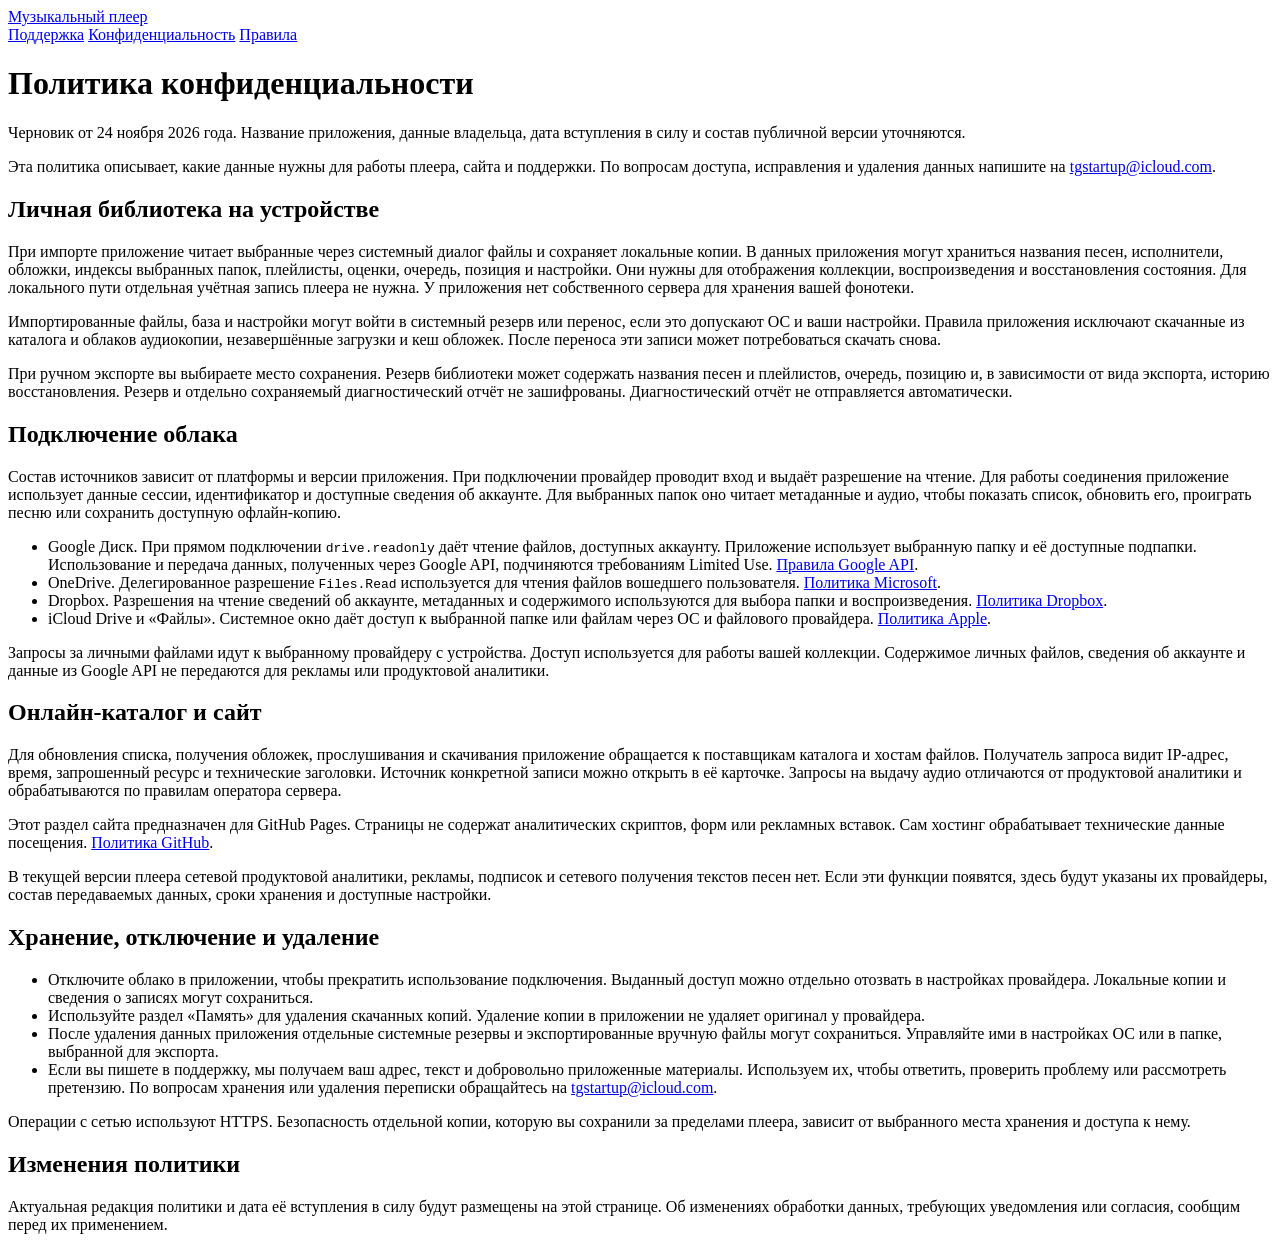
==== music-app/privacy/index.html @ 5746800d "Add music app draft privacy/index.html" ====
<!doctype html>
<html lang="ru">
<head>
  <meta charset="utf-8">
  <meta name="viewport" content="width=device-width, initial-scale=1">
  <meta name="robots" content="noindex">
  <title>Политика конфиденциальности</title>
  <link rel="stylesheet" href="../style.css">
</head>
<body>
  <header class="site-header shell">
    <a class="brand" href="../">Музыкальный плеер</a>
    <nav aria-label="Разделы сайта">
      <a href="../support/">Поддержка</a>
      <a href="./" aria-current="page">Конфиденциальность</a>
      <a href="../terms/">Правила</a>
    </nav>
  </header>
  <main class="shell prose">
    <h1>Политика конфиденциальности</h1>
    <p class="status">Черновик от 24 ноября 2026 года. Название приложения, данные владельца, дата вступления в силу и состав публичной версии уточняются.</p>
    <p>Эта политика описывает, какие данные нужны для работы плеера, сайта и поддержки. По вопросам доступа, исправления и удаления данных напишите на <a href="mailto:tgstartup@icloud.com">tgstartup@icloud.com</a>.</p>

    <h2 id="device">Личная библиотека на устройстве</h2>
    <p>При импорте приложение читает выбранные через системный диалог файлы и сохраняет локальные копии. В данных приложения могут храниться названия песен, исполнители, обложки, индексы выбранных папок, плейлисты, оценки, очередь, позиция и настройки. Они нужны для отображения коллекции, воспроизведения и восстановления состояния. Для локального пути отдельная учётная запись плеера не нужна. У приложения нет собственного сервера для хранения вашей фонотеки.</p>
    <p>Импортированные файлы, база и настройки могут войти в системный резерв или перенос, если это допускают ОС и ваши настройки. Правила приложения исключают скачанные из каталога и облаков аудиокопии, незавершённые загрузки и кеш обложек. После переноса эти записи может потребоваться скачать снова.</p>
    <p>При ручном экспорте вы выбираете место сохранения. Резерв библиотеки может содержать названия песен и плейлистов, очередь, позицию и, в зависимости от вида экспорта, историю восстановления. Резерв и отдельно сохраняемый диагностический отчёт не зашифрованы. Диагностический отчёт не отправляется автоматически.</p>

    <h2 id="cloud">Подключение облака</h2>
    <p>Состав источников зависит от платформы и версии приложения. При подключении провайдер проводит вход и выдаёт разрешение на чтение. Для работы соединения приложение использует данные сессии, идентификатор и доступные сведения об аккаунте. Для выбранных папок оно читает метаданные и аудио, чтобы показать список, обновить его, проиграть песню или сохранить доступную офлайн-копию.</p>
    <ul>
      <li>Google Диск. При прямом подключении <code>drive.readonly</code> даёт чтение файлов, доступных аккаунту. Приложение использует выбранную папку и её доступные подпапки. Использование и передача данных, полученных через Google API, подчиняются требованиям Limited Use. <a href="https://developers.google.com/terms/api-services-user-data-policy#limited-use">Правила Google API</a>.</li>
      <li>OneDrive. Делегированное разрешение <code>Files.Read</code> используется для чтения файлов вошедшего пользователя. <a href="https://www.microsoft.com/privacy/privacystatement">Политика Microsoft</a>.</li>
      <li>Dropbox. Разрешения на чтение сведений об аккаунте, метаданных и содержимого используются для выбора папки и воспроизведения. <a href="https://www.dropbox.com/privacy">Политика Dropbox</a>.</li>
      <li>iCloud Drive и «Файлы». Системное окно даёт доступ к выбранной папке или файлам через ОС и файлового провайдера. <a href="https://www.apple.com/legal/privacy/">Политика Apple</a>.</li>
    </ul>
    <p>Запросы за личными файлами идут к выбранному провайдеру с устройства. Доступ используется для работы вашей коллекции. Содержимое личных файлов, сведения об аккаунте и данные из Google API не передаются для рекламы или продуктовой аналитики.</p>

    <h2 id="online">Онлайн-каталог и сайт</h2>
    <p>Для обновления списка, получения обложек, прослушивания и скачивания приложение обращается к поставщикам каталога и хостам файлов. Получатель запроса видит IP-адрес, время, запрошенный ресурс и технические заголовки. Источник конкретной записи можно открыть в её карточке. Запросы на выдачу аудио отличаются от продуктовой аналитики и обрабатываются по правилам оператора сервера.</p>
    <p>Этот раздел сайта предназначен для GitHub Pages. Страницы не содержат аналитических скриптов, форм или рекламных вставок. Сам хостинг обрабатывает технические данные посещения. <a href="https://docs.github.com/en/site-policy/privacy-policies/github-general-privacy-statement">Политика GitHub</a>.</p>
    <p>В текущей версии плеера сетевой продуктовой аналитики, рекламы, подписок и сетевого получения текстов песен нет. Если эти функции появятся, здесь будут указаны их провайдеры, состав передаваемых данных, сроки хранения и доступные настройки.</p>

    <h2 id="control">Хранение, отключение и удаление</h2>
    <ul>
      <li>Отключите облако в приложении, чтобы прекратить использование подключения. Выданный доступ можно отдельно отозвать в настройках провайдера. Локальные копии и сведения о записях могут сохраниться.</li>
      <li>Используйте раздел «Память» для удаления скачанных копий. Удаление копии в приложении не удаляет оригинал у провайдера.</li>
      <li>После удаления данных приложения отдельные системные резервы и экспортированные вручную файлы могут сохраниться. Управляйте ими в настройках ОС или в папке, выбранной для экспорта.</li>
      <li>Если вы пишете в поддержку, мы получаем ваш адрес, текст и добровольно приложенные материалы. Используем их, чтобы ответить, проверить проблему или рассмотреть претензию. По вопросам хранения или удаления переписки обращайтесь на <a href="mailto:tgstartup@icloud.com">tgstartup@icloud.com</a>.</li>
    </ul>
    <p>Операции с сетью используют HTTPS. Безопасность отдельной копии, которую вы сохранили за пределами плеера, зависит от выбранного места хранения и доступа к нему.</p>

    <h2 id="changes">Изменения политики</h2>
    <p>Актуальная редакция политики и дата её вступления в силу будут размещены на этой странице. Об изменениях обработки данных, требующих уведомления или согласия, сообщим перед их применением.</p>
  </main>
</body>
</html>
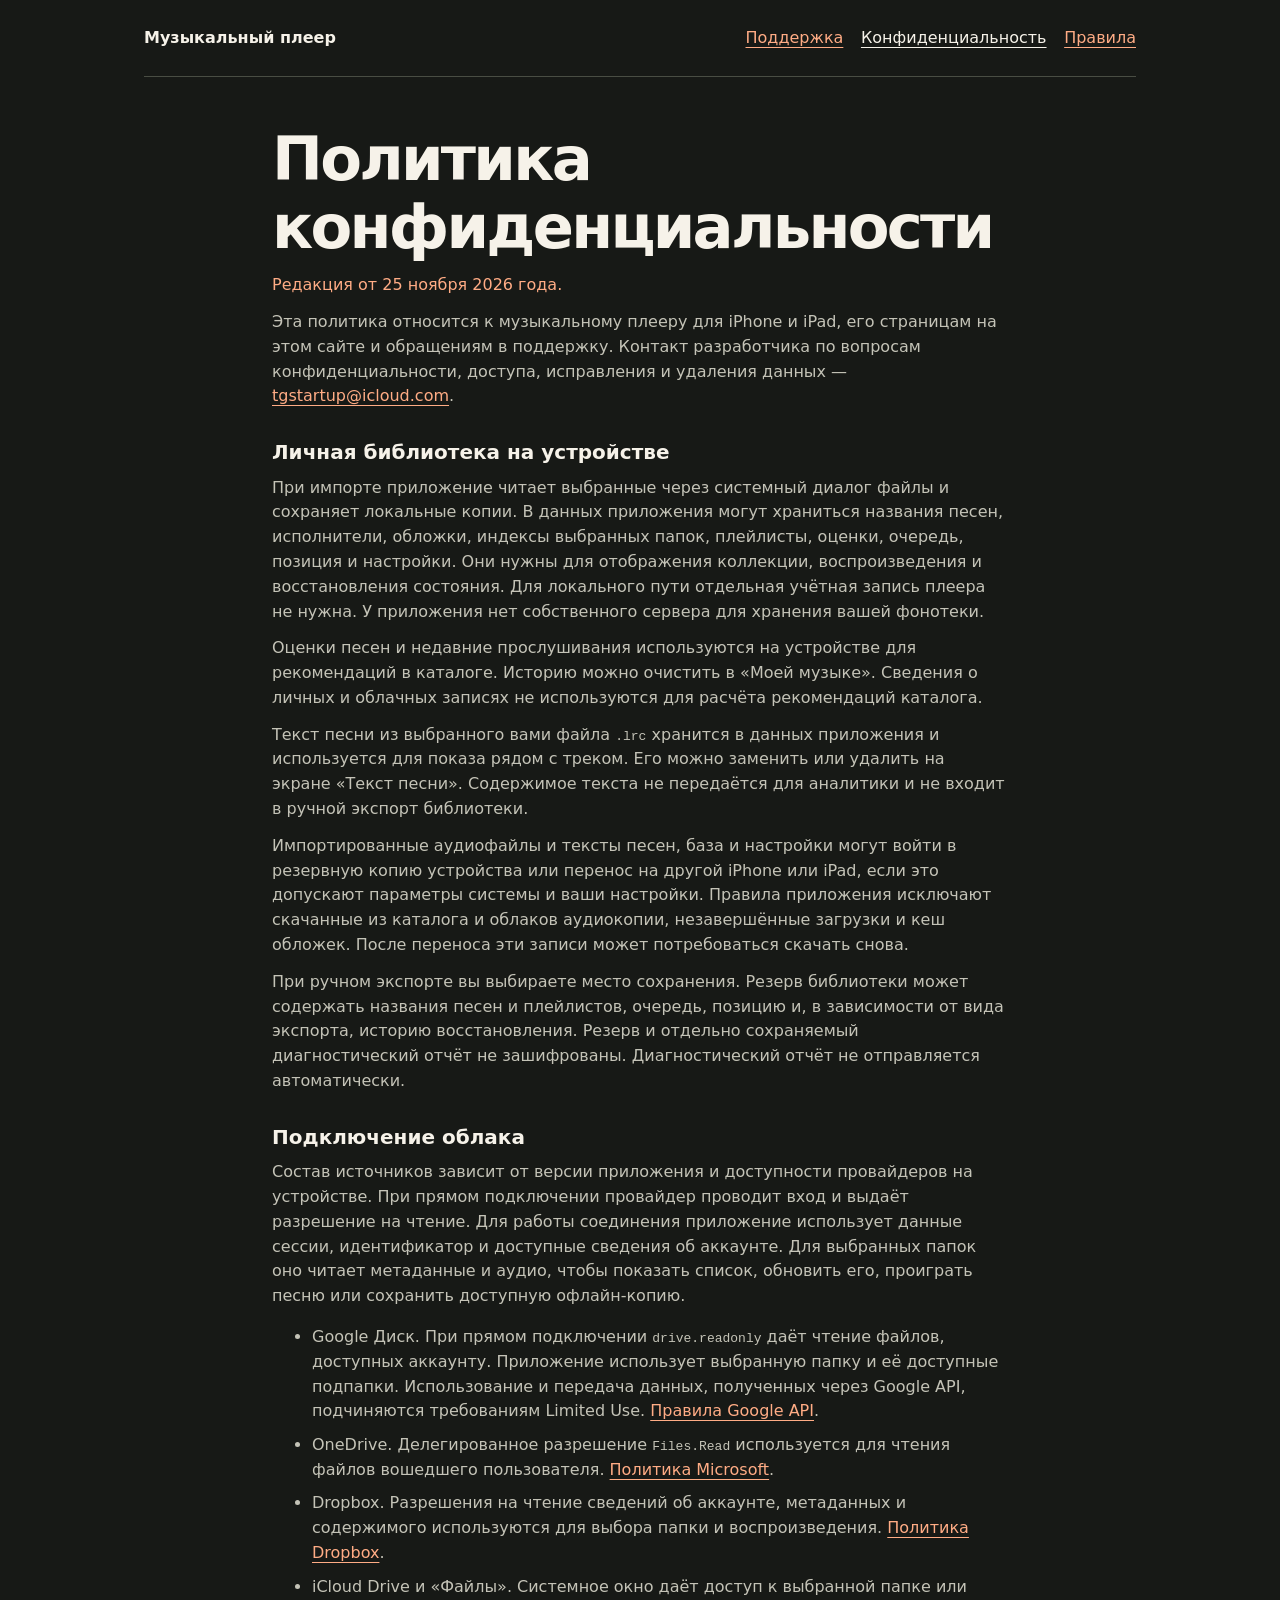
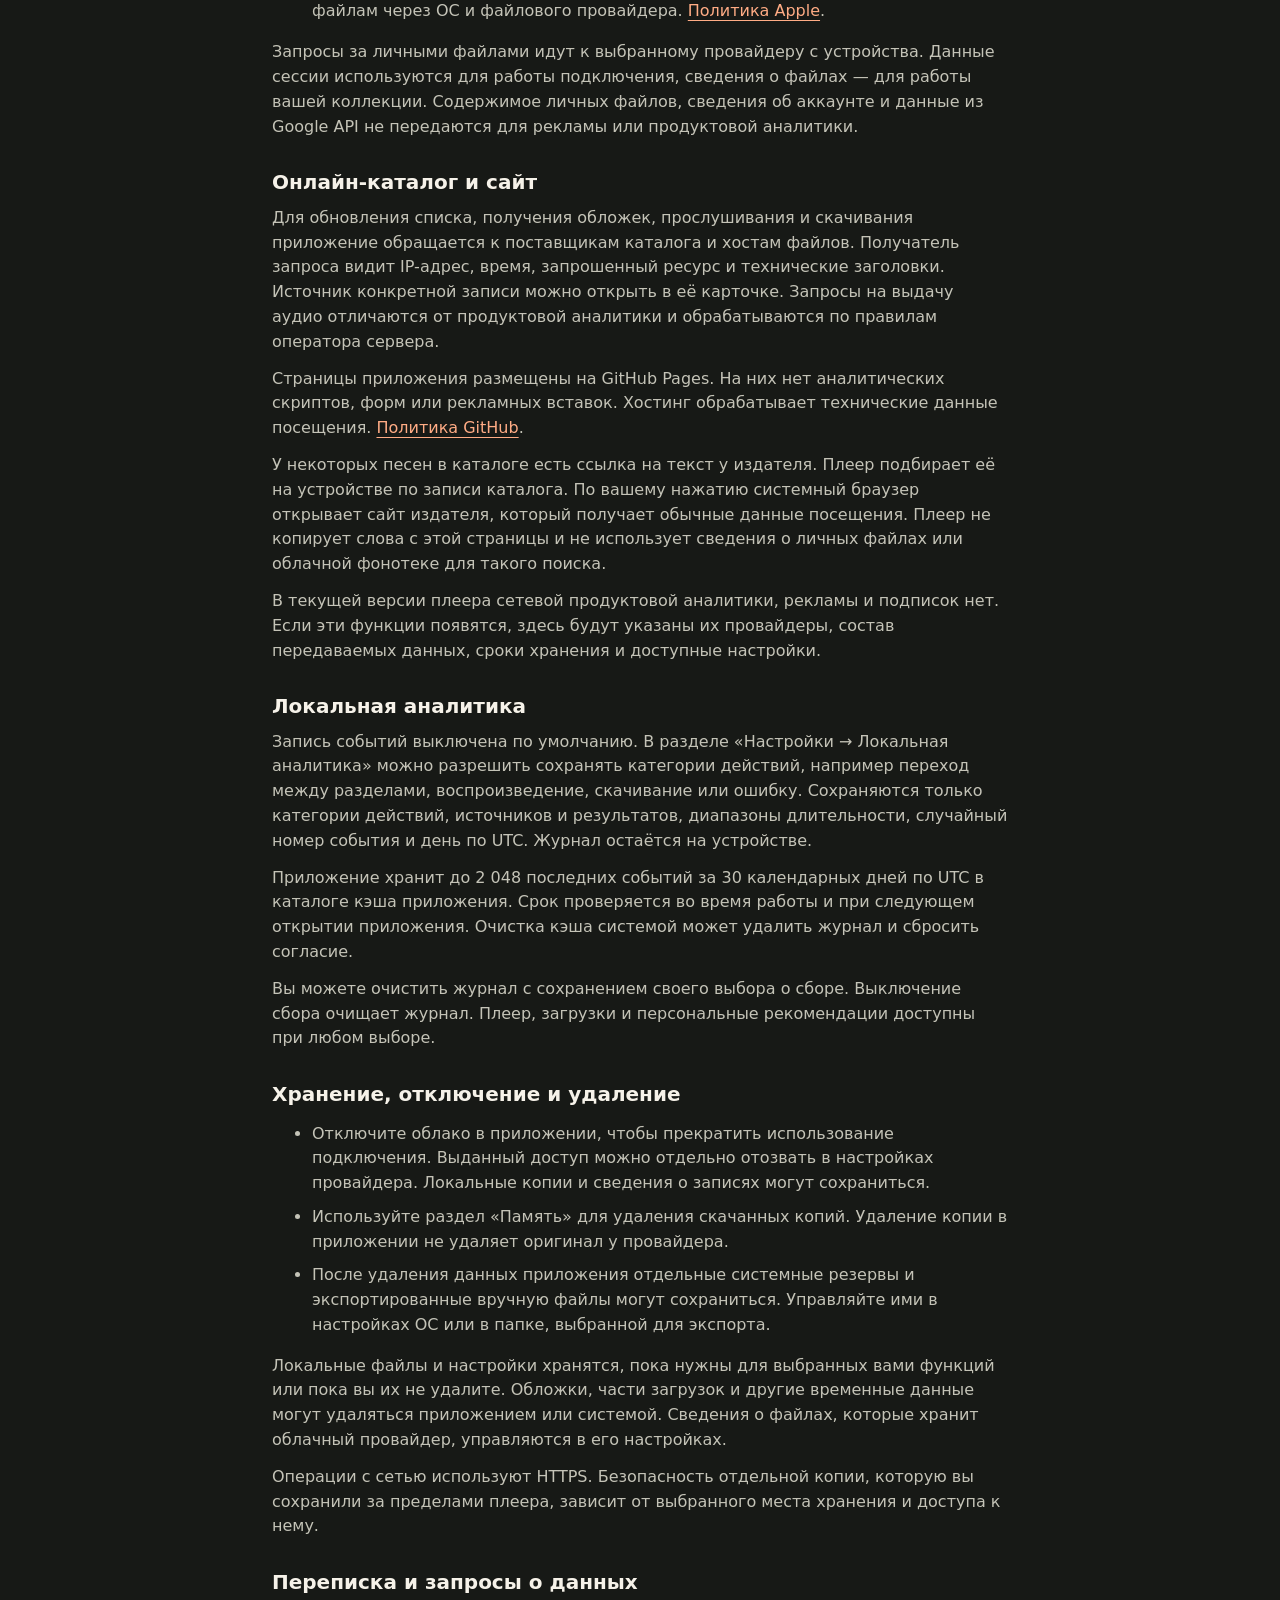
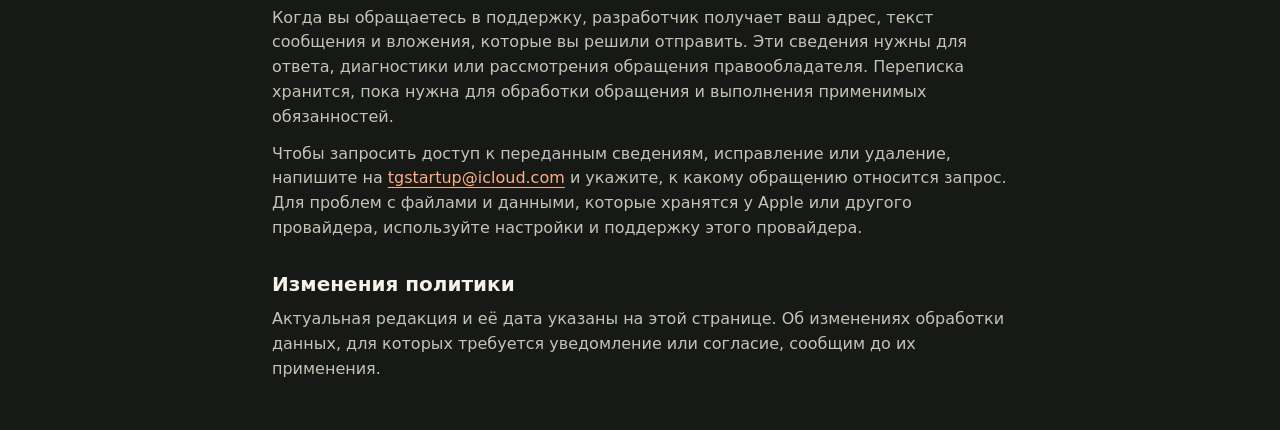
==== commit 0d8e70f6: "Finalize iPhone and iPad privacy policy and usage terms" ====
--- a/music-app/privacy/index.html
+++ b/music-app/privacy/index.html
@@ -3,7 +3,7 @@
 <head>
   <meta charset="utf-8">
   <meta name="viewport" content="width=device-width, initial-scale=1">
-  <meta name="robots" content="noindex">
+  <meta name="description" content="Как музыкальный плеер для iPhone и iPad обрабатывает данные и как управлять ими.">
   <title>Политика конфиденциальности</title>
   <link rel="stylesheet" href="../style.css">
 </head>
@@ -18,40 +18,52 @@
   </header>
   <main class="shell prose">
     <h1>Политика конфиденциальности</h1>
-    <p class="status">Черновик от 24 ноября 2026 года. Название приложения, данные владельца, дата вступления в силу и состав публичной версии уточняются.</p>
-    <p>Эта политика описывает, какие данные нужны для работы плеера, сайта и поддержки. По вопросам доступа, исправления и удаления данных напишите на <a href="mailto:tgstartup@icloud.com">tgstartup@icloud.com</a>.</p>
+    <p class="status">Редакция от <time datetime="2026-11-25">25 ноября 2026 года</time>.</p>
+    <p>Эта политика относится к музыкальному плееру для iPhone и iPad, его страницам на этом сайте и обращениям в поддержку. Контакт разработчика по вопросам конфиденциальности, доступа, исправления и удаления данных — <a href="mailto:tgstartup@icloud.com">tgstartup@icloud.com</a>.</p>
 
     <h2 id="device">Личная библиотека на устройстве</h2>
     <p>При импорте приложение читает выбранные через системный диалог файлы и сохраняет локальные копии. В данных приложения могут храниться названия песен, исполнители, обложки, индексы выбранных папок, плейлисты, оценки, очередь, позиция и настройки. Они нужны для отображения коллекции, воспроизведения и восстановления состояния. Для локального пути отдельная учётная запись плеера не нужна. У приложения нет собственного сервера для хранения вашей фонотеки.</p>
-    <p>Импортированные файлы, база и настройки могут войти в системный резерв или перенос, если это допускают ОС и ваши настройки. Правила приложения исключают скачанные из каталога и облаков аудиокопии, незавершённые загрузки и кеш обложек. После переноса эти записи может потребоваться скачать снова.</p>
+    <p>Оценки песен и недавние прослушивания используются на устройстве для рекомендаций в каталоге. Историю можно очистить в «Моей музыке». Сведения о личных и облачных записях не используются для расчёта рекомендаций каталога.</p>
+    <p>Текст песни из выбранного вами файла <code>.lrc</code> хранится в данных приложения и используется для показа рядом с треком. Его можно заменить или удалить на экране «Текст песни». Содержимое текста не передаётся для аналитики и не входит в ручной экспорт библиотеки.</p>
+    <p>Импортированные аудиофайлы и тексты песен, база и настройки могут войти в резервную копию устройства или перенос на другой iPhone или iPad, если это допускают параметры системы и ваши настройки. Правила приложения исключают скачанные из каталога и облаков аудиокопии, незавершённые загрузки и кеш обложек. После переноса эти записи может потребоваться скачать снова.</p>
     <p>При ручном экспорте вы выбираете место сохранения. Резерв библиотеки может содержать названия песен и плейлистов, очередь, позицию и, в зависимости от вида экспорта, историю восстановления. Резерв и отдельно сохраняемый диагностический отчёт не зашифрованы. Диагностический отчёт не отправляется автоматически.</p>
 
     <h2 id="cloud">Подключение облака</h2>
-    <p>Состав источников зависит от платформы и версии приложения. При подключении провайдер проводит вход и выдаёт разрешение на чтение. Для работы соединения приложение использует данные сессии, идентификатор и доступные сведения об аккаунте. Для выбранных папок оно читает метаданные и аудио, чтобы показать список, обновить его, проиграть песню или сохранить доступную офлайн-копию.</p>
+    <p>Состав источников зависит от версии приложения и доступности провайдеров на устройстве. При прямом подключении провайдер проводит вход и выдаёт разрешение на чтение. Для работы соединения приложение использует данные сессии, идентификатор и доступные сведения об аккаунте. Для выбранных папок оно читает метаданные и аудио, чтобы показать список, обновить его, проиграть песню или сохранить доступную офлайн-копию.</p>
     <ul>
       <li>Google Диск. При прямом подключении <code>drive.readonly</code> даёт чтение файлов, доступных аккаунту. Приложение использует выбранную папку и её доступные подпапки. Использование и передача данных, полученных через Google API, подчиняются требованиям Limited Use. <a href="https://developers.google.com/terms/api-services-user-data-policy#limited-use">Правила Google API</a>.</li>
       <li>OneDrive. Делегированное разрешение <code>Files.Read</code> используется для чтения файлов вошедшего пользователя. <a href="https://www.microsoft.com/privacy/privacystatement">Политика Microsoft</a>.</li>
       <li>Dropbox. Разрешения на чтение сведений об аккаунте, метаданных и содержимого используются для выбора папки и воспроизведения. <a href="https://www.dropbox.com/privacy">Политика Dropbox</a>.</li>
       <li>iCloud Drive и «Файлы». Системное окно даёт доступ к выбранной папке или файлам через ОС и файлового провайдера. <a href="https://www.apple.com/legal/privacy/">Политика Apple</a>.</li>
     </ul>
-    <p>Запросы за личными файлами идут к выбранному провайдеру с устройства. Доступ используется для работы вашей коллекции. Содержимое личных файлов, сведения об аккаунте и данные из Google API не передаются для рекламы или продуктовой аналитики.</p>
+    <p>Запросы за личными файлами идут к выбранному провайдеру с устройства. Данные сессии используются для работы подключения, сведения о файлах — для работы вашей коллекции. Содержимое личных файлов, сведения об аккаунте и данные из Google API не передаются для рекламы или продуктовой аналитики.</p>
 
     <h2 id="online">Онлайн-каталог и сайт</h2>
     <p>Для обновления списка, получения обложек, прослушивания и скачивания приложение обращается к поставщикам каталога и хостам файлов. Получатель запроса видит IP-адрес, время, запрошенный ресурс и технические заголовки. Источник конкретной записи можно открыть в её карточке. Запросы на выдачу аудио отличаются от продуктовой аналитики и обрабатываются по правилам оператора сервера.</p>
-    <p>Этот раздел сайта предназначен для GitHub Pages. Страницы не содержат аналитических скриптов, форм или рекламных вставок. Сам хостинг обрабатывает технические данные посещения. <a href="https://docs.github.com/en/site-policy/privacy-policies/github-general-privacy-statement">Политика GitHub</a>.</p>
-    <p>В текущей версии плеера сетевой продуктовой аналитики, рекламы, подписок и сетевого получения текстов песен нет. Если эти функции появятся, здесь будут указаны их провайдеры, состав передаваемых данных, сроки хранения и доступные настройки.</p>
+    <p>Страницы приложения размещены на GitHub Pages. На них нет аналитических скриптов, форм или рекламных вставок. Хостинг обрабатывает технические данные посещения. <a href="https://docs.github.com/en/site-policy/privacy-policies/github-general-privacy-statement">Политика GitHub</a>.</p>
+    <p>У некоторых песен в каталоге есть ссылка на текст у издателя. Плеер подбирает её на устройстве по записи каталога. По вашему нажатию системный браузер открывает сайт издателя, который получает обычные данные посещения. Плеер не копирует слова с этой страницы и не использует сведения о личных файлах или облачной фонотеке для такого поиска.</p>
+    <p>В текущей версии плеера сетевой продуктовой аналитики, рекламы и подписок нет. Если эти функции появятся, здесь будут указаны их провайдеры, состав передаваемых данных, сроки хранения и доступные настройки.</p>
+
+    <h2 id="analytics">Локальная аналитика</h2>
+    <p>Запись событий выключена по умолчанию. В разделе «Настройки → Локальная аналитика» можно разрешить сохранять категории действий, например переход между разделами, воспроизведение, скачивание или ошибку. Сохраняются только категории действий, источников и результатов, диапазоны длительности, случайный номер события и день по UTC. Журнал остаётся на устройстве.</p>
+    <p>Приложение хранит до 2 048 последних событий за 30 календарных дней по UTC в каталоге кэша приложения. Срок проверяется во время работы и при следующем открытии приложения. Очистка кэша системой может удалить журнал и сбросить согласие.</p>
+    <p>Вы можете очистить журнал с сохранением своего выбора о сборе. Выключение сбора очищает журнал. Плеер, загрузки и персональные рекомендации доступны при любом выборе.</p>
 
     <h2 id="control">Хранение, отключение и удаление</h2>
     <ul>
       <li>Отключите облако в приложении, чтобы прекратить использование подключения. Выданный доступ можно отдельно отозвать в настройках провайдера. Локальные копии и сведения о записях могут сохраниться.</li>
       <li>Используйте раздел «Память» для удаления скачанных копий. Удаление копии в приложении не удаляет оригинал у провайдера.</li>
       <li>После удаления данных приложения отдельные системные резервы и экспортированные вручную файлы могут сохраниться. Управляйте ими в настройках ОС или в папке, выбранной для экспорта.</li>
-      <li>Если вы пишете в поддержку, мы получаем ваш адрес, текст и добровольно приложенные материалы. Используем их, чтобы ответить, проверить проблему или рассмотреть претензию. По вопросам хранения или удаления переписки обращайтесь на <a href="mailto:tgstartup@icloud.com">tgstartup@icloud.com</a>.</li>
     </ul>
+    <p>Локальные файлы и настройки хранятся, пока нужны для выбранных вами функций или пока вы их не удалите. Обложки, части загрузок и другие временные данные могут удаляться приложением или системой. Сведения о файлах, которые хранит облачный провайдер, управляются в его настройках.</p>
     <p>Операции с сетью используют HTTPS. Безопасность отдельной копии, которую вы сохранили за пределами плеера, зависит от выбранного места хранения и доступа к нему.</p>
 
+    <h2 id="support-data">Переписка и запросы о данных</h2>
+    <p>Когда вы обращаетесь в поддержку, разработчик получает ваш адрес, текст сообщения и вложения, которые вы решили отправить. Эти сведения нужны для ответа, диагностики или рассмотрения обращения правообладателя. Переписка хранится, пока нужна для обработки обращения и выполнения применимых обязанностей.</p>
+    <p>Чтобы запросить доступ к переданным сведениям, исправление или удаление, напишите на <a href="mailto:tgstartup@icloud.com">tgstartup@icloud.com</a> и укажите, к какому обращению относится запрос. Для проблем с файлами и данными, которые хранятся у Apple или другого провайдера, используйте настройки и поддержку этого провайдера.</p>
+
     <h2 id="changes">Изменения политики</h2>
-    <p>Актуальная редакция политики и дата её вступления в силу будут размещены на этой странице. Об изменениях обработки данных, требующих уведомления или согласия, сообщим перед их применением.</p>
+    <p>Актуальная редакция и её дата указаны на этой странице. Об изменениях обработки данных, для которых требуется уведомление или согласие, сообщим до их применения.</p>
   </main>
 </body>
 </html>
--- a/music-app/style.css
+++ b/music-app/style.css
@@ -0,0 +1,67 @@
+:root {
+  color-scheme: dark;
+  font-family: system-ui, sans-serif;
+  background: #171916;
+  color: #f6f2e9;
+  --muted: #c4c3b7;
+  --accent: #ffac85;
+  --line: #494d43;
+}
+
+* { box-sizing: border-box; }
+body { margin: 0; line-height: 1.55; }
+
+.shell {
+  width: min(100% - 2.5rem, 62rem);
+  margin-inline: auto;
+}
+
+a { color: var(--accent); text-underline-offset: .22em; }
+a:hover { color: #ffd3ba; }
+a:focus-visible { outline: .14rem solid var(--accent); outline-offset: .25rem; }
+
+.site-header {
+  display: flex;
+  flex-wrap: wrap;
+  justify-content: space-between;
+  align-items: center;
+  gap: .5rem 1.5rem;
+  padding-block: 1.25rem;
+  border-bottom: 1px solid var(--line);
+}
+
+.site-header nav { display: flex; flex-wrap: wrap; gap: .35rem 1.1rem; }
+.site-header a { display: inline-block; padding-block: .35rem; }
+.brand { color: inherit; font-weight: 750; text-decoration: none; }
+.site-header [aria-current="page"] { color: inherit; }
+
+h1, h2 { line-height: 1.12; text-wrap: balance; }
+h1 { margin: 0; font-size: clamp(2.1rem, 6.8vw, 4.5rem); letter-spacing: -.045em; }
+h2 { margin: 0; font-size: 1.25rem; }
+p { margin: .75rem 0 0; }
+.status { color: var(--accent); }
+
+.intro { padding-block: clamp(3rem, 9vw, 6.5rem) 3rem; }
+.intro > p { max-width: 38rem; font-size: 1.16rem; }
+.intro > .status { margin-top: 1.5rem; font-size: 1rem; }
+
+.features {
+  display: grid;
+  grid-template-columns: repeat(auto-fit, minmax(min(100%, 15rem), 1fr));
+  gap: 1rem;
+  padding-bottom: 3rem;
+}
+
+.features article {
+  border: 1px solid var(--line);
+  border-radius: .8rem;
+  background: #22251f;
+  padding: 1.2rem;
+}
+
+.features p, .prose p:not(.status), .prose li { color: var(--muted); }
+.prose { max-width: 46rem; padding-block: 3rem; }
+.prose h1 { font-size: clamp(1.8rem, 7vw, 3.8rem); overflow-wrap: anywhere; }
+.prose h2 { margin-top: 2rem; }
+.prose li + li { margin-top: .55rem; }
+.prose a, .prose code { overflow-wrap: anywhere; }
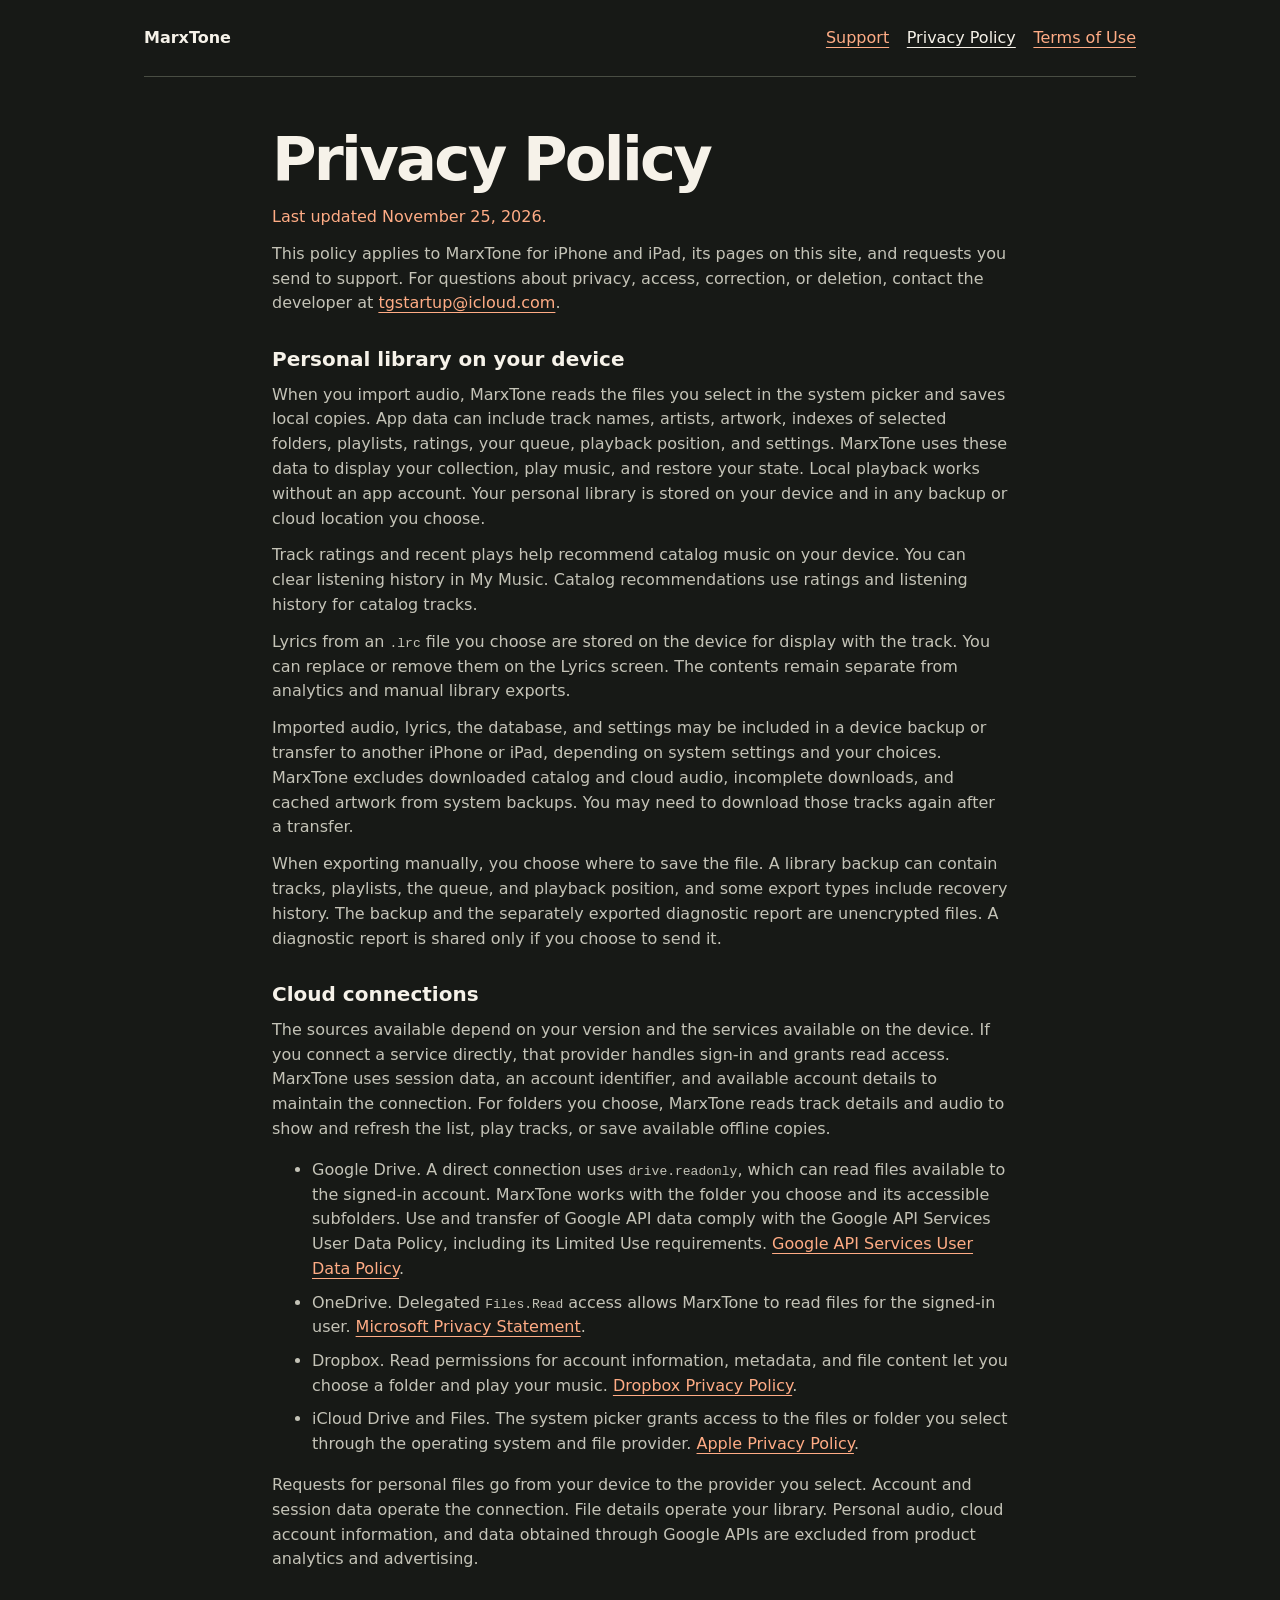
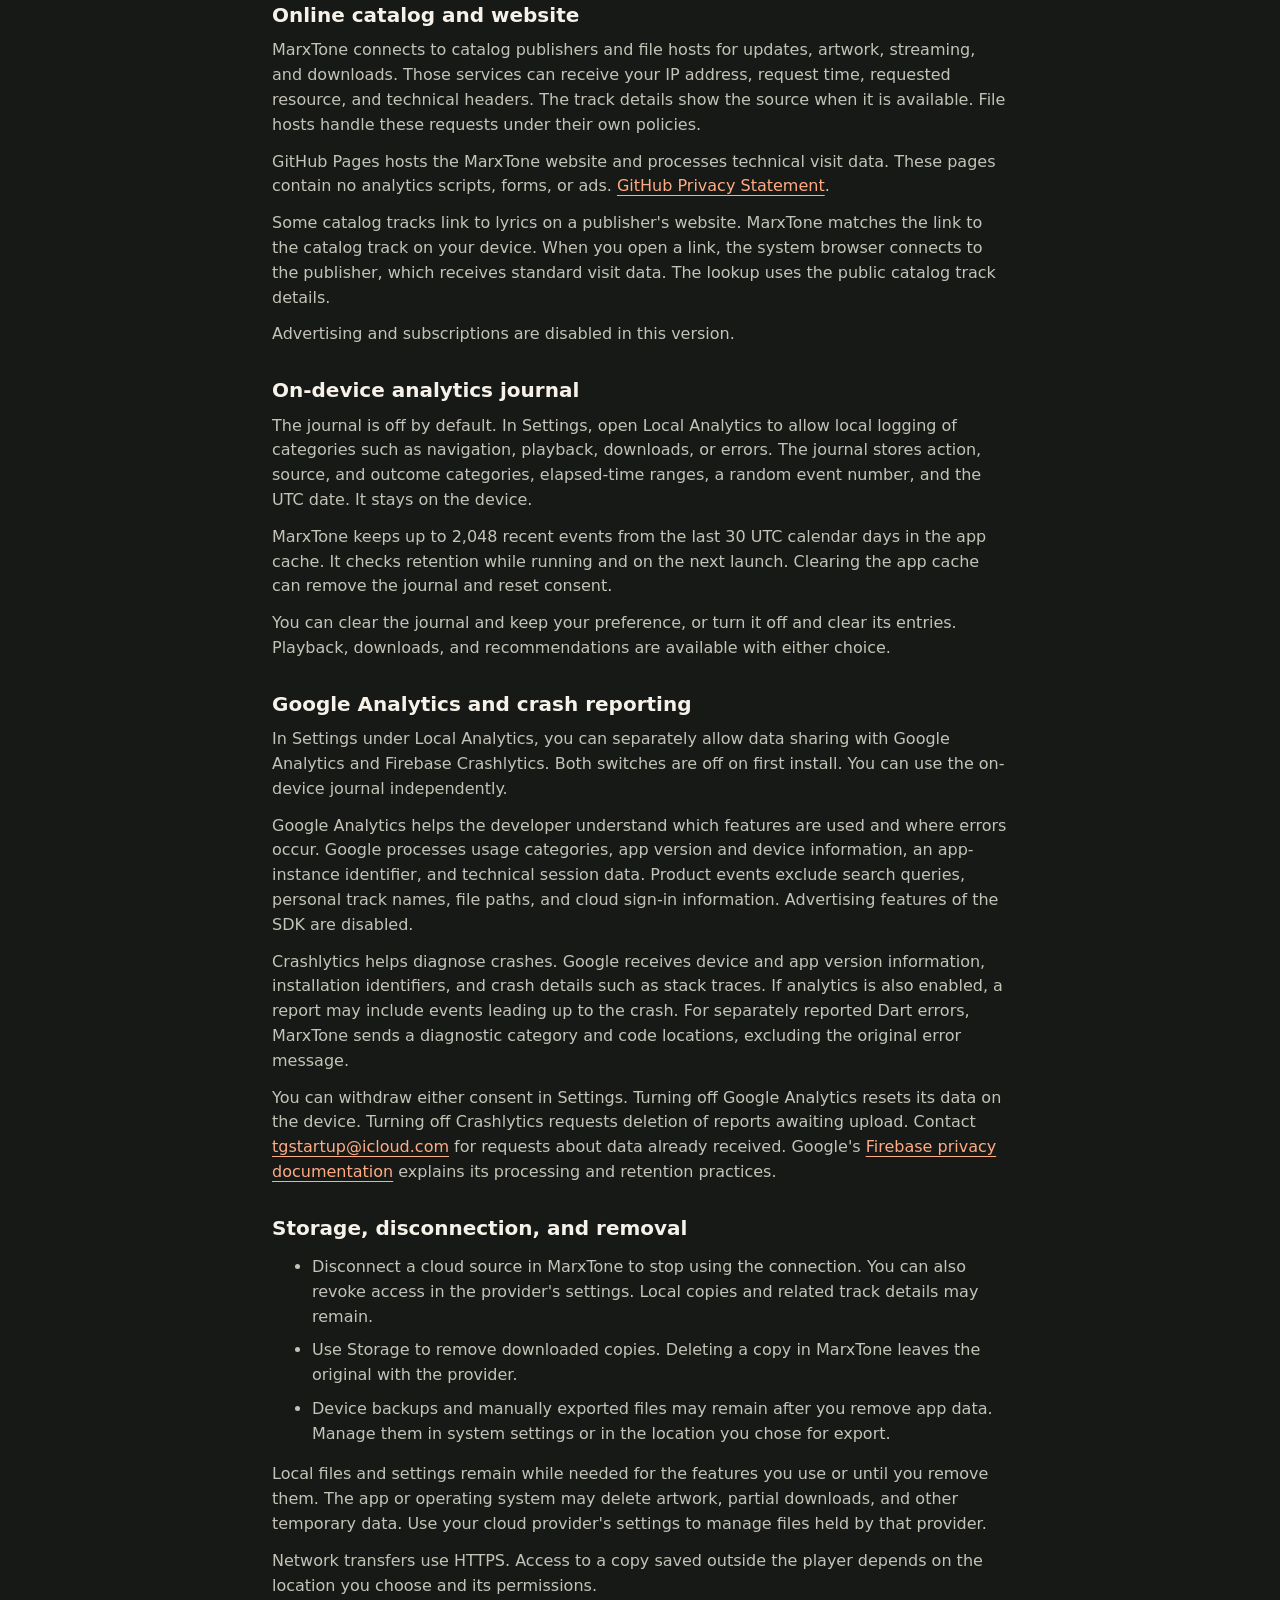
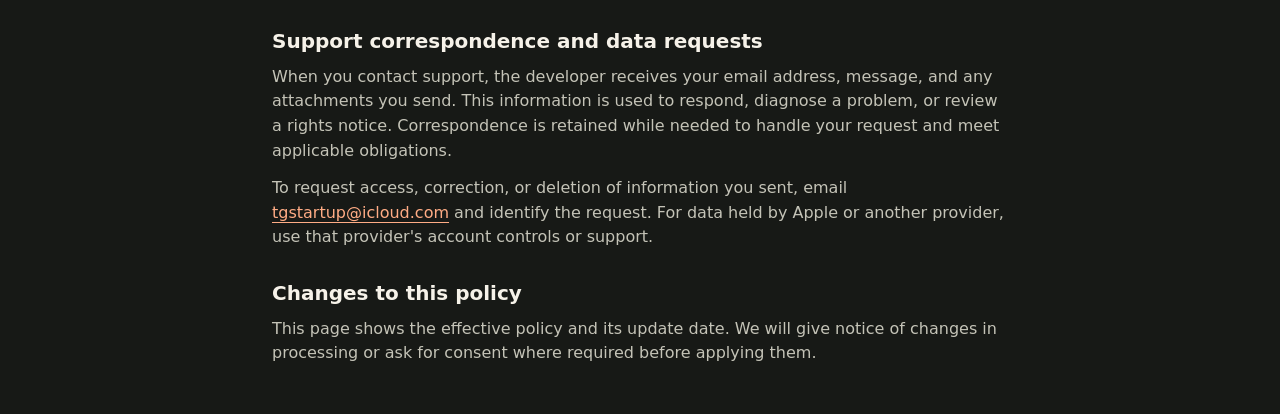
==== commit 8f5feb97: "Publish MarxTone support and legal pages in English" ====
--- a/music-app/privacy/index.html
+++ b/music-app/privacy/index.html
@@ -1,69 +1,75 @@
 <!doctype html>
-<html lang="ru">
+<html lang="en">
 <head>
   <meta charset="utf-8">
   <meta name="viewport" content="width=device-width, initial-scale=1">
-  <meta name="description" content="Как музыкальный плеер для iPhone и iPad обрабатывает данные и как управлять ими.">
-  <title>Политика конфиденциальности</title>
+  <meta name="description" content="How MarxTone for iPhone and iPad handles data and how to manage your choices.">
+  <title>Privacy Policy | MarxTone</title>
   <link rel="stylesheet" href="../style.css">
 </head>
 <body>
   <header class="site-header shell">
-    <a class="brand" href="../">Музыкальный плеер</a>
-    <nav aria-label="Разделы сайта">
-      <a href="../support/">Поддержка</a>
-      <a href="./" aria-current="page">Конфиденциальность</a>
-      <a href="../terms/">Правила</a>
+    <a class="brand" href="../">MarxTone</a>
+    <nav aria-label="Site navigation">
+      <a href="../support/">Support</a>
+      <a href="./" aria-current="page">Privacy Policy</a>
+      <a href="../terms/">Terms of Use</a>
     </nav>
   </header>
   <main class="shell prose">
-    <h1>Политика конфиденциальности</h1>
-    <p class="status">Редакция от <time datetime="2026-11-25">25 ноября 2026 года</time>.</p>
-    <p>Эта политика относится к музыкальному плееру для iPhone и iPad, его страницам на этом сайте и обращениям в поддержку. Контакт разработчика по вопросам конфиденциальности, доступа, исправления и удаления данных — <a href="mailto:tgstartup@icloud.com">tgstartup@icloud.com</a>.</p>
+    <h1>Privacy Policy</h1>
+    <p class="status">Last updated <time datetime="2026-11-25">November 25, 2026</time>.</p>
+    <p>This policy applies to MarxTone for iPhone and iPad, its pages on this site, and requests you send to support. For questions about privacy, access, correction, or deletion, contact the developer at <a href="mailto:tgstartup@icloud.com">tgstartup@icloud.com</a>.</p>
 
-    <h2 id="device">Личная библиотека на устройстве</h2>
-    <p>При импорте приложение читает выбранные через системный диалог файлы и сохраняет локальные копии. В данных приложения могут храниться названия песен, исполнители, обложки, индексы выбранных папок, плейлисты, оценки, очередь, позиция и настройки. Они нужны для отображения коллекции, воспроизведения и восстановления состояния. Для локального пути отдельная учётная запись плеера не нужна. У приложения нет собственного сервера для хранения вашей фонотеки.</p>
-    <p>Оценки песен и недавние прослушивания используются на устройстве для рекомендаций в каталоге. Историю можно очистить в «Моей музыке». Сведения о личных и облачных записях не используются для расчёта рекомендаций каталога.</p>
-    <p>Текст песни из выбранного вами файла <code>.lrc</code> хранится в данных приложения и используется для показа рядом с треком. Его можно заменить или удалить на экране «Текст песни». Содержимое текста не передаётся для аналитики и не входит в ручной экспорт библиотеки.</p>
-    <p>Импортированные аудиофайлы и тексты песен, база и настройки могут войти в резервную копию устройства или перенос на другой iPhone или iPad, если это допускают параметры системы и ваши настройки. Правила приложения исключают скачанные из каталога и облаков аудиокопии, незавершённые загрузки и кеш обложек. После переноса эти записи может потребоваться скачать снова.</p>
-    <p>При ручном экспорте вы выбираете место сохранения. Резерв библиотеки может содержать названия песен и плейлистов, очередь, позицию и, в зависимости от вида экспорта, историю восстановления. Резерв и отдельно сохраняемый диагностический отчёт не зашифрованы. Диагностический отчёт не отправляется автоматически.</p>
+    <h2 id="device">Personal library on your device</h2>
+    <p>When you import audio, MarxTone reads the files you select in the system picker and saves local copies. App data can include track names, artists, artwork, indexes of selected folders, playlists, ratings, your queue, playback position, and settings. MarxTone uses these data to display your collection, play music, and restore your state. Local playback works without an app account. Your personal library is stored on your device and in any backup or cloud location you choose.</p>
+    <p>Track ratings and recent plays help recommend catalog music on your device. You can clear listening history in My Music. Catalog recommendations use ratings and listening history for catalog tracks.</p>
+    <p>Lyrics from an <code>.lrc</code> file you choose are stored on the device for display with the track. You can replace or remove them on the Lyrics screen. The contents remain separate from analytics and manual library exports.</p>
+    <p>Imported audio, lyrics, the database, and settings may be included in a device backup or transfer to another iPhone or iPad, depending on system settings and your choices. MarxTone excludes downloaded catalog and cloud audio, incomplete downloads, and cached artwork from system backups. You may need to download those tracks again after a transfer.</p>
+    <p>When exporting manually, you choose where to save the file. A library backup can contain tracks, playlists, the queue, and playback position, and some export types include recovery history. The backup and the separately exported diagnostic report are unencrypted files. A diagnostic report is shared only if you choose to send it.</p>
 
-    <h2 id="cloud">Подключение облака</h2>
-    <p>Состав источников зависит от версии приложения и доступности провайдеров на устройстве. При прямом подключении провайдер проводит вход и выдаёт разрешение на чтение. Для работы соединения приложение использует данные сессии, идентификатор и доступные сведения об аккаунте. Для выбранных папок оно читает метаданные и аудио, чтобы показать список, обновить его, проиграть песню или сохранить доступную офлайн-копию.</p>
+    <h2 id="cloud">Cloud connections</h2>
+    <p>The sources available depend on your version and the services available on the device. If you connect a service directly, that provider handles sign-in and grants read access. MarxTone uses session data, an account identifier, and available account details to maintain the connection. For folders you choose, MarxTone reads track details and audio to show and refresh the list, play tracks, or save available offline copies.</p>
     <ul>
-      <li>Google Диск. При прямом подключении <code>drive.readonly</code> даёт чтение файлов, доступных аккаунту. Приложение использует выбранную папку и её доступные подпапки. Использование и передача данных, полученных через Google API, подчиняются требованиям Limited Use. <a href="https://developers.google.com/terms/api-services-user-data-policy#limited-use">Правила Google API</a>.</li>
-      <li>OneDrive. Делегированное разрешение <code>Files.Read</code> используется для чтения файлов вошедшего пользователя. <a href="https://www.microsoft.com/privacy/privacystatement">Политика Microsoft</a>.</li>
-      <li>Dropbox. Разрешения на чтение сведений об аккаунте, метаданных и содержимого используются для выбора папки и воспроизведения. <a href="https://www.dropbox.com/privacy">Политика Dropbox</a>.</li>
-      <li>iCloud Drive и «Файлы». Системное окно даёт доступ к выбранной папке или файлам через ОС и файлового провайдера. <a href="https://www.apple.com/legal/privacy/">Политика Apple</a>.</li>
+      <li>Google Drive. A direct connection uses <code>drive.readonly</code>, which can read files available to the signed-in account. MarxTone works with the folder you choose and its accessible subfolders. Use and transfer of Google API data comply with the Google API Services User Data Policy, including its Limited Use requirements. <a href="https://developers.google.com/terms/api-services-user-data-policy#limited-use">Google API Services User Data Policy</a>.</li>
+      <li>OneDrive. Delegated <code>Files.Read</code> access allows MarxTone to read files for the signed-in user. <a href="https://www.microsoft.com/privacy/privacystatement">Microsoft Privacy Statement</a>.</li>
+      <li>Dropbox. Read permissions for account information, metadata, and file content let you choose a folder and play your music. <a href="https://www.dropbox.com/privacy">Dropbox Privacy Policy</a>.</li>
+      <li>iCloud Drive and Files. The system picker grants access to the files or folder you select through the operating system and file provider. <a href="https://www.apple.com/legal/privacy/">Apple Privacy Policy</a>.</li>
     </ul>
-    <p>Запросы за личными файлами идут к выбранному провайдеру с устройства. Данные сессии используются для работы подключения, сведения о файлах — для работы вашей коллекции. Содержимое личных файлов, сведения об аккаунте и данные из Google API не передаются для рекламы или продуктовой аналитики.</p>
+    <p>Requests for personal files go from your device to the provider you select. Account and session data operate the connection. File details operate your library. Personal audio, cloud account information, and data obtained through Google APIs are excluded from product analytics and advertising.</p>
 
-    <h2 id="online">Онлайн-каталог и сайт</h2>
-    <p>Для обновления списка, получения обложек, прослушивания и скачивания приложение обращается к поставщикам каталога и хостам файлов. Получатель запроса видит IP-адрес, время, запрошенный ресурс и технические заголовки. Источник конкретной записи можно открыть в её карточке. Запросы на выдачу аудио отличаются от продуктовой аналитики и обрабатываются по правилам оператора сервера.</p>
-    <p>Страницы приложения размещены на GitHub Pages. На них нет аналитических скриптов, форм или рекламных вставок. Хостинг обрабатывает технические данные посещения. <a href="https://docs.github.com/en/site-policy/privacy-policies/github-general-privacy-statement">Политика GitHub</a>.</p>
-    <p>У некоторых песен в каталоге есть ссылка на текст у издателя. Плеер подбирает её на устройстве по записи каталога. По вашему нажатию системный браузер открывает сайт издателя, который получает обычные данные посещения. Плеер не копирует слова с этой страницы и не использует сведения о личных файлах или облачной фонотеке для такого поиска.</p>
-    <p>В текущей версии плеера сетевой продуктовой аналитики, рекламы и подписок нет. Если эти функции появятся, здесь будут указаны их провайдеры, состав передаваемых данных, сроки хранения и доступные настройки.</p>
+    <h2 id="online">Online catalog and website</h2>
+    <p>MarxTone connects to catalog publishers and file hosts for updates, artwork, streaming, and downloads. Those services can receive your IP address, request time, requested resource, and technical headers. The track details show the source when it is available. File hosts handle these requests under their own policies.</p>
+    <p>GitHub Pages hosts the MarxTone website and processes technical visit data. These pages contain no analytics scripts, forms, or ads. <a href="https://docs.github.com/en/site-policy/privacy-policies/github-general-privacy-statement">GitHub Privacy Statement</a>.</p>
+    <p>Some catalog tracks link to lyrics on a publisher's website. MarxTone matches the link to the catalog track on your device. When you open a link, the system browser connects to the publisher, which receives standard visit data. The lookup uses the public catalog track details.</p>
+    <p>Advertising and subscriptions are disabled in this version.</p>
 
-    <h2 id="analytics">Локальная аналитика</h2>
-    <p>Запись событий выключена по умолчанию. В разделе «Настройки → Локальная аналитика» можно разрешить сохранять категории действий, например переход между разделами, воспроизведение, скачивание или ошибку. Сохраняются только категории действий, источников и результатов, диапазоны длительности, случайный номер события и день по UTC. Журнал остаётся на устройстве.</p>
-    <p>Приложение хранит до 2 048 последних событий за 30 календарных дней по UTC в каталоге кэша приложения. Срок проверяется во время работы и при следующем открытии приложения. Очистка кэша системой может удалить журнал и сбросить согласие.</p>
-    <p>Вы можете очистить журнал с сохранением своего выбора о сборе. Выключение сбора очищает журнал. Плеер, загрузки и персональные рекомендации доступны при любом выборе.</p>
+    <h2 id="analytics">On-device analytics journal</h2>
+    <p>The journal is off by default. In Settings, open Local Analytics to allow local logging of categories such as navigation, playback, downloads, or errors. The journal stores action, source, and outcome categories, elapsed-time ranges, a random event number, and the UTC date. It stays on the device.</p>
+    <p>MarxTone keeps up to 2,048 recent events from the last 30 UTC calendar days in the app cache. It checks retention while running and on the next launch. Clearing the app cache can remove the journal and reset consent.</p>
+    <p>You can clear the journal and keep your preference, or turn it off and clear its entries. Playback, downloads, and recommendations are available with either choice.</p>
 
-    <h2 id="control">Хранение, отключение и удаление</h2>
+    <h2 id="firebase">Google Analytics and crash reporting</h2>
+    <p>In Settings under Local Analytics, you can separately allow data sharing with Google Analytics and Firebase Crashlytics. Both switches are off on first install. You can use the on-device journal independently.</p>
+    <p>Google Analytics helps the developer understand which features are used and where errors occur. Google processes usage categories, app version and device information, an app-instance identifier, and technical session data. Product events exclude search queries, personal track names, file paths, and cloud sign-in information. Advertising features of the SDK are disabled.</p>
+    <p>Crashlytics helps diagnose crashes. Google receives device and app version information, installation identifiers, and crash details such as stack traces. If analytics is also enabled, a report may include events leading up to the crash. For separately reported Dart errors, MarxTone sends a diagnostic category and code locations, excluding the original error message.</p>
+    <p>You can withdraw either consent in Settings. Turning off Google Analytics resets its data on the device. Turning off Crashlytics requests deletion of reports awaiting upload. Contact <a href="mailto:tgstartup@icloud.com">tgstartup@icloud.com</a> for requests about data already received. Google's <a href="https://firebase.google.com/support/privacy/">Firebase privacy documentation</a> explains its processing and retention practices.</p>
+
+    <h2 id="control">Storage, disconnection, and removal</h2>
     <ul>
-      <li>Отключите облако в приложении, чтобы прекратить использование подключения. Выданный доступ можно отдельно отозвать в настройках провайдера. Локальные копии и сведения о записях могут сохраниться.</li>
-      <li>Используйте раздел «Память» для удаления скачанных копий. Удаление копии в приложении не удаляет оригинал у провайдера.</li>
-      <li>После удаления данных приложения отдельные системные резервы и экспортированные вручную файлы могут сохраниться. Управляйте ими в настройках ОС или в папке, выбранной для экспорта.</li>
+      <li>Disconnect a cloud source in MarxTone to stop using the connection. You can also revoke access in the provider's settings. Local copies and related track details may remain.</li>
+      <li>Use Storage to remove downloaded copies. Deleting a copy in MarxTone leaves the original with the provider.</li>
+      <li>Device backups and manually exported files may remain after you remove app data. Manage them in system settings or in the location you chose for export.</li>
     </ul>
-    <p>Локальные файлы и настройки хранятся, пока нужны для выбранных вами функций или пока вы их не удалите. Обложки, части загрузок и другие временные данные могут удаляться приложением или системой. Сведения о файлах, которые хранит облачный провайдер, управляются в его настройках.</p>
-    <p>Операции с сетью используют HTTPS. Безопасность отдельной копии, которую вы сохранили за пределами плеера, зависит от выбранного места хранения и доступа к нему.</p>
+    <p>Local files and settings remain while needed for the features you use or until you remove them. The app or operating system may delete artwork, partial downloads, and other temporary data. Use your cloud provider's settings to manage files held by that provider.</p>
+    <p>Network transfers use HTTPS. Access to a copy saved outside the player depends on the location you choose and its permissions.</p>
 
-    <h2 id="support-data">Переписка и запросы о данных</h2>
-    <p>Когда вы обращаетесь в поддержку, разработчик получает ваш адрес, текст сообщения и вложения, которые вы решили отправить. Эти сведения нужны для ответа, диагностики или рассмотрения обращения правообладателя. Переписка хранится, пока нужна для обработки обращения и выполнения применимых обязанностей.</p>
-    <p>Чтобы запросить доступ к переданным сведениям, исправление или удаление, напишите на <a href="mailto:tgstartup@icloud.com">tgstartup@icloud.com</a> и укажите, к какому обращению относится запрос. Для проблем с файлами и данными, которые хранятся у Apple или другого провайдера, используйте настройки и поддержку этого провайдера.</p>
+    <h2 id="support-data">Support correspondence and data requests</h2>
+    <p>When you contact support, the developer receives your email address, message, and any attachments you send. This information is used to respond, diagnose a problem, or review a rights notice. Correspondence is retained while needed to handle your request and meet applicable obligations.</p>
+    <p>To request access, correction, or deletion of information you sent, email <a href="mailto:tgstartup@icloud.com">tgstartup@icloud.com</a> and identify the request. For data held by Apple or another provider, use that provider's account controls or support.</p>
 
-    <h2 id="changes">Изменения политики</h2>
-    <p>Актуальная редакция и её дата указаны на этой странице. Об изменениях обработки данных, для которых требуется уведомление или согласие, сообщим до их применения.</p>
+    <h2 id="changes">Changes to this policy</h2>
+    <p>This page shows the effective policy and its update date. We will give notice of changes in processing or ask for consent where required before applying them.</p>
   </main>
 </body>
 </html>
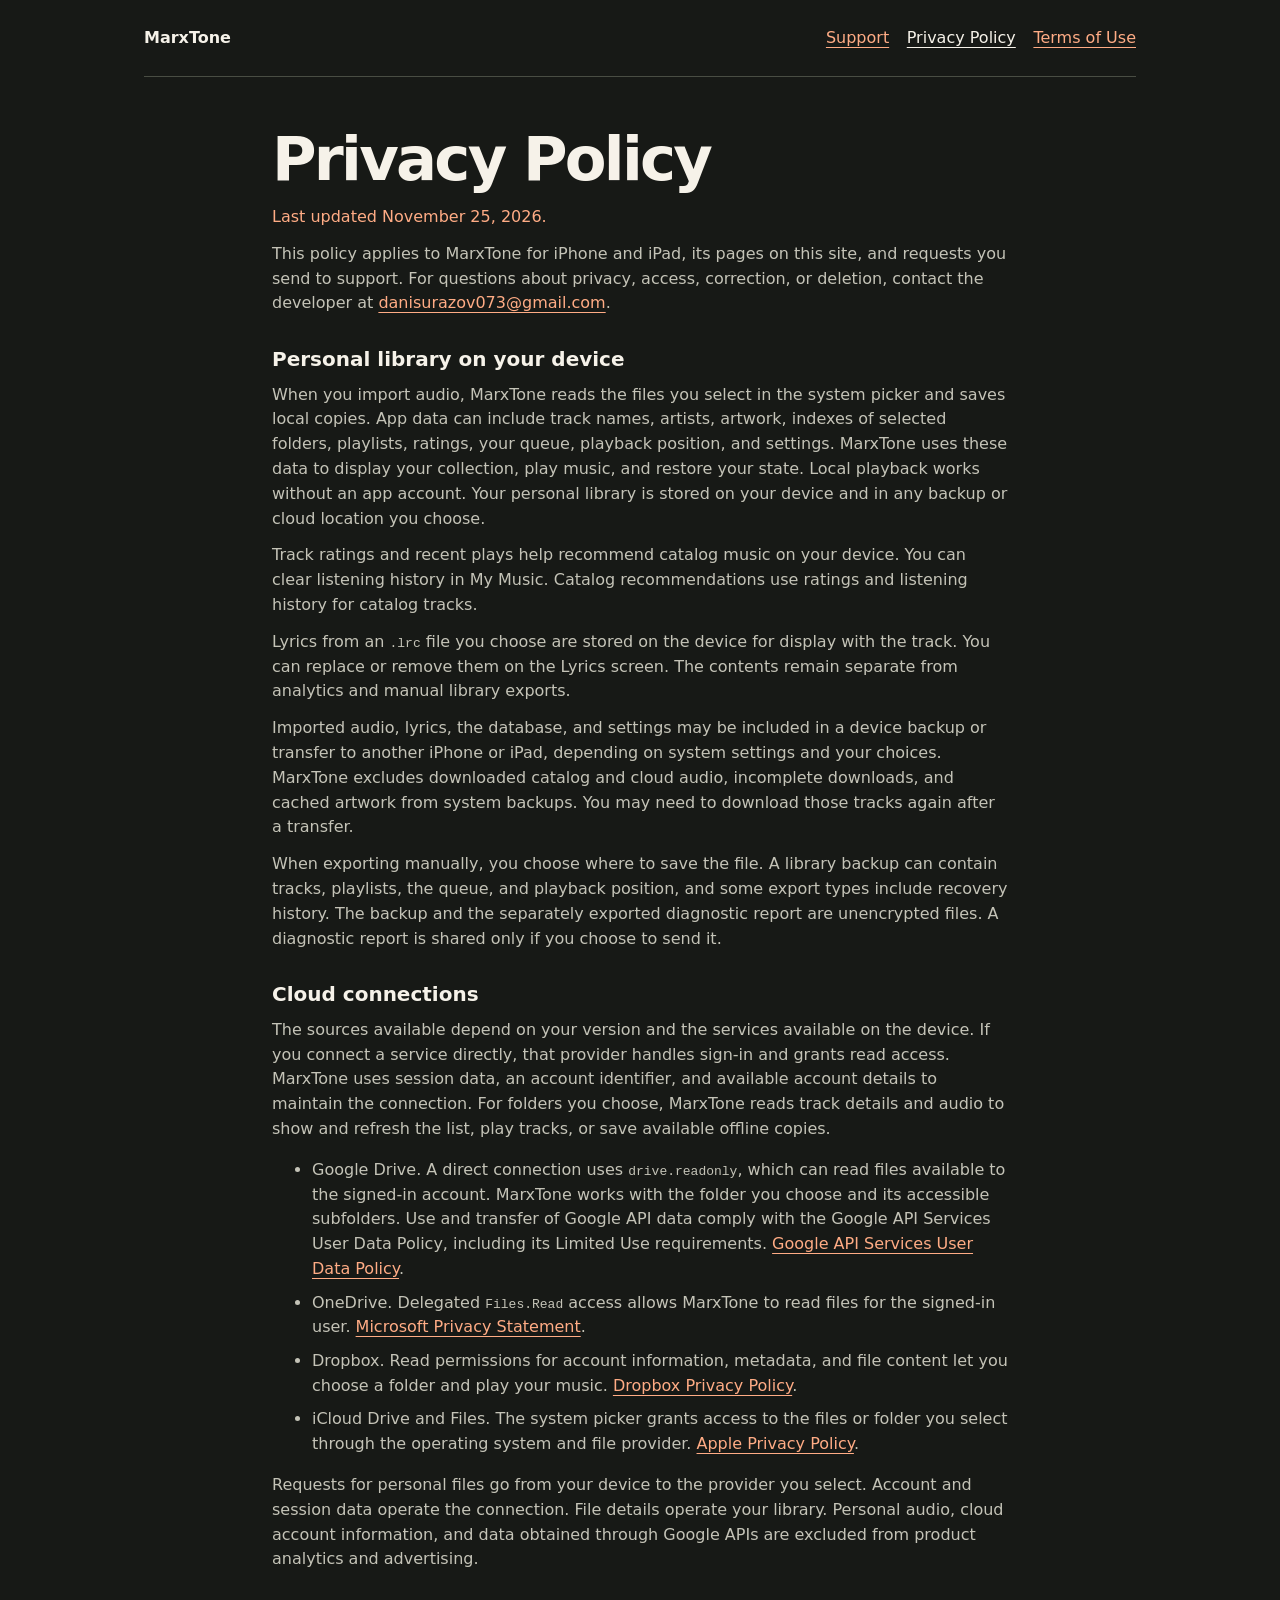
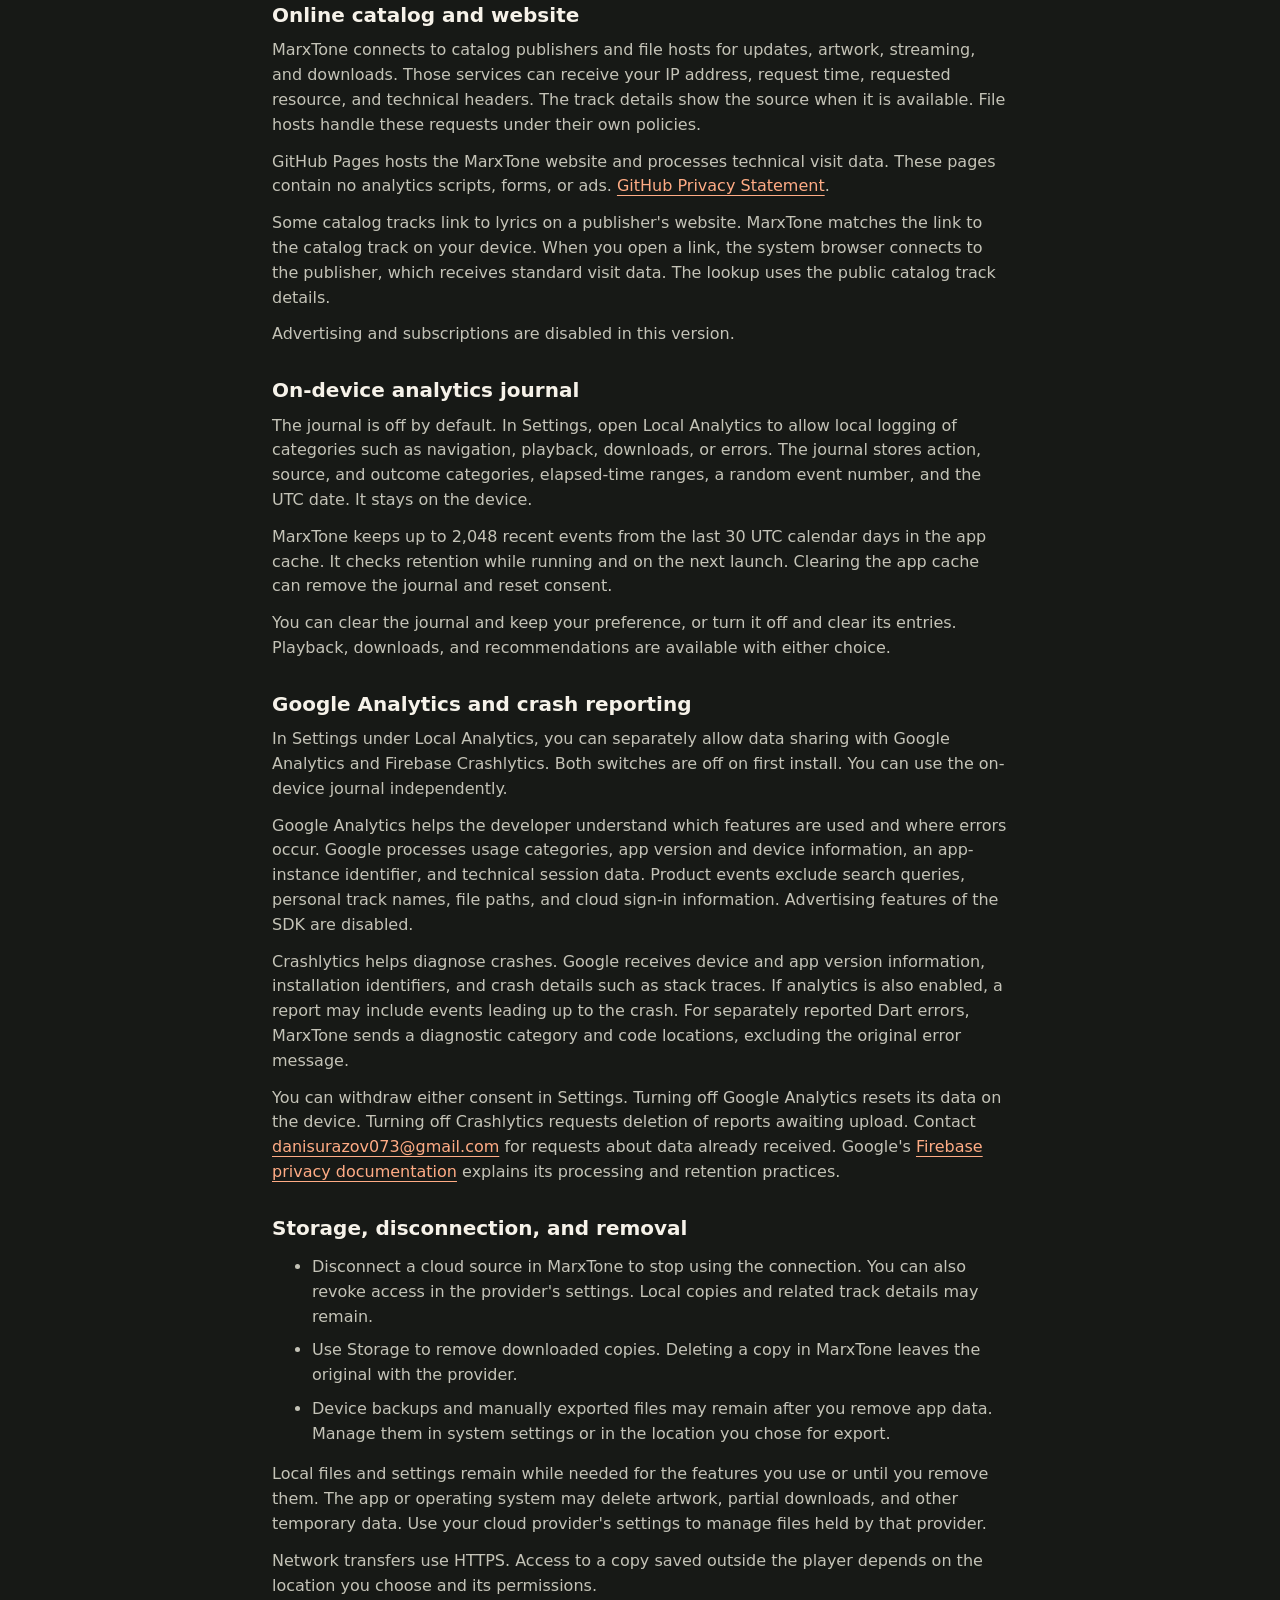
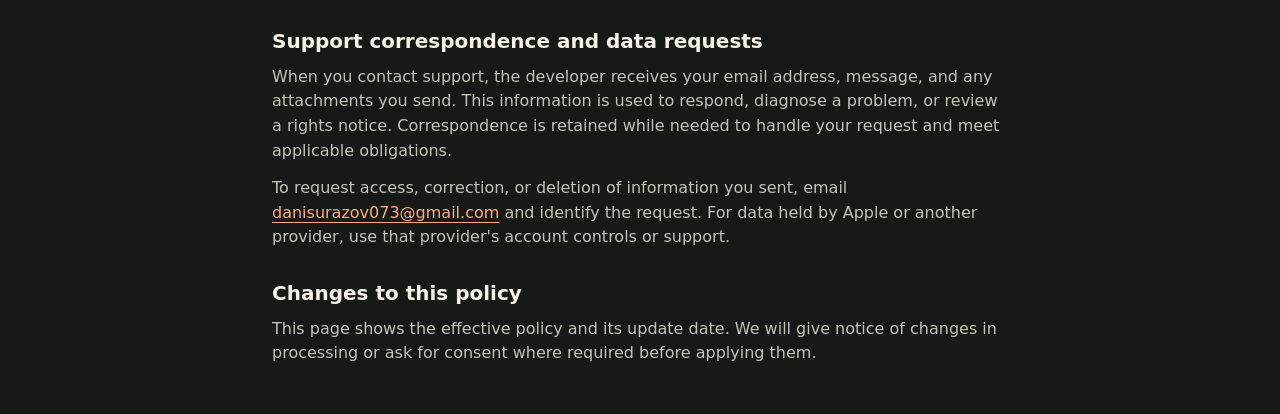
==== commit 61dc1a07: "Update MarxTone privacy contact" ====
--- a/music-app/privacy/index.html
+++ b/music-app/privacy/index.html
@@ -19,7 +19,7 @@
   <main class="shell prose">
     <h1>Privacy Policy</h1>
     <p class="status">Last updated <time datetime="2026-11-25">November 25, 2026</time>.</p>
-    <p>This policy applies to MarxTone for iPhone and iPad, its pages on this site, and requests you send to support. For questions about privacy, access, correction, or deletion, contact the developer at <a href="mailto:tgstartup@icloud.com">tgstartup@icloud.com</a>.</p>
+    <p>This policy applies to MarxTone for iPhone and iPad, its pages on this site, and requests you send to support. For questions about privacy, access, correction, or deletion, contact the developer at <a href="mailto:danisurazov073@gmail.com">danisurazov073@gmail.com</a>.</p>
 
     <h2 id="device">Personal library on your device</h2>
     <p>When you import audio, MarxTone reads the files you select in the system picker and saves local copies. App data can include track names, artists, artwork, indexes of selected folders, playlists, ratings, your queue, playback position, and settings. MarxTone uses these data to display your collection, play music, and restore your state. Local playback works without an app account. Your personal library is stored on your device and in any backup or cloud location you choose.</p>
@@ -53,7 +53,7 @@
     <p>In Settings under Local Analytics, you can separately allow data sharing with Google Analytics and Firebase Crashlytics. Both switches are off on first install. You can use the on-device journal independently.</p>
     <p>Google Analytics helps the developer understand which features are used and where errors occur. Google processes usage categories, app version and device information, an app-instance identifier, and technical session data. Product events exclude search queries, personal track names, file paths, and cloud sign-in information. Advertising features of the SDK are disabled.</p>
     <p>Crashlytics helps diagnose crashes. Google receives device and app version information, installation identifiers, and crash details such as stack traces. If analytics is also enabled, a report may include events leading up to the crash. For separately reported Dart errors, MarxTone sends a diagnostic category and code locations, excluding the original error message.</p>
-    <p>You can withdraw either consent in Settings. Turning off Google Analytics resets its data on the device. Turning off Crashlytics requests deletion of reports awaiting upload. Contact <a href="mailto:tgstartup@icloud.com">tgstartup@icloud.com</a> for requests about data already received. Google's <a href="https://firebase.google.com/support/privacy/">Firebase privacy documentation</a> explains its processing and retention practices.</p>
+    <p>You can withdraw either consent in Settings. Turning off Google Analytics resets its data on the device. Turning off Crashlytics requests deletion of reports awaiting upload. Contact <a href="mailto:danisurazov073@gmail.com">danisurazov073@gmail.com</a> for requests about data already received. Google's <a href="https://firebase.google.com/support/privacy/">Firebase privacy documentation</a> explains its processing and retention practices.</p>
 
     <h2 id="control">Storage, disconnection, and removal</h2>
     <ul>
@@ -66,7 +66,7 @@
 
     <h2 id="support-data">Support correspondence and data requests</h2>
     <p>When you contact support, the developer receives your email address, message, and any attachments you send. This information is used to respond, diagnose a problem, or review a rights notice. Correspondence is retained while needed to handle your request and meet applicable obligations.</p>
-    <p>To request access, correction, or deletion of information you sent, email <a href="mailto:tgstartup@icloud.com">tgstartup@icloud.com</a> and identify the request. For data held by Apple or another provider, use that provider's account controls or support.</p>
+    <p>To request access, correction, or deletion of information you sent, email <a href="mailto:danisurazov073@gmail.com">danisurazov073@gmail.com</a> and identify the request. For data held by Apple or another provider, use that provider's account controls or support.</p>
 
     <h2 id="changes">Changes to this policy</h2>
     <p>This page shows the effective policy and its update date. We will give notice of changes in processing or ask for consent where required before applying them.</p>
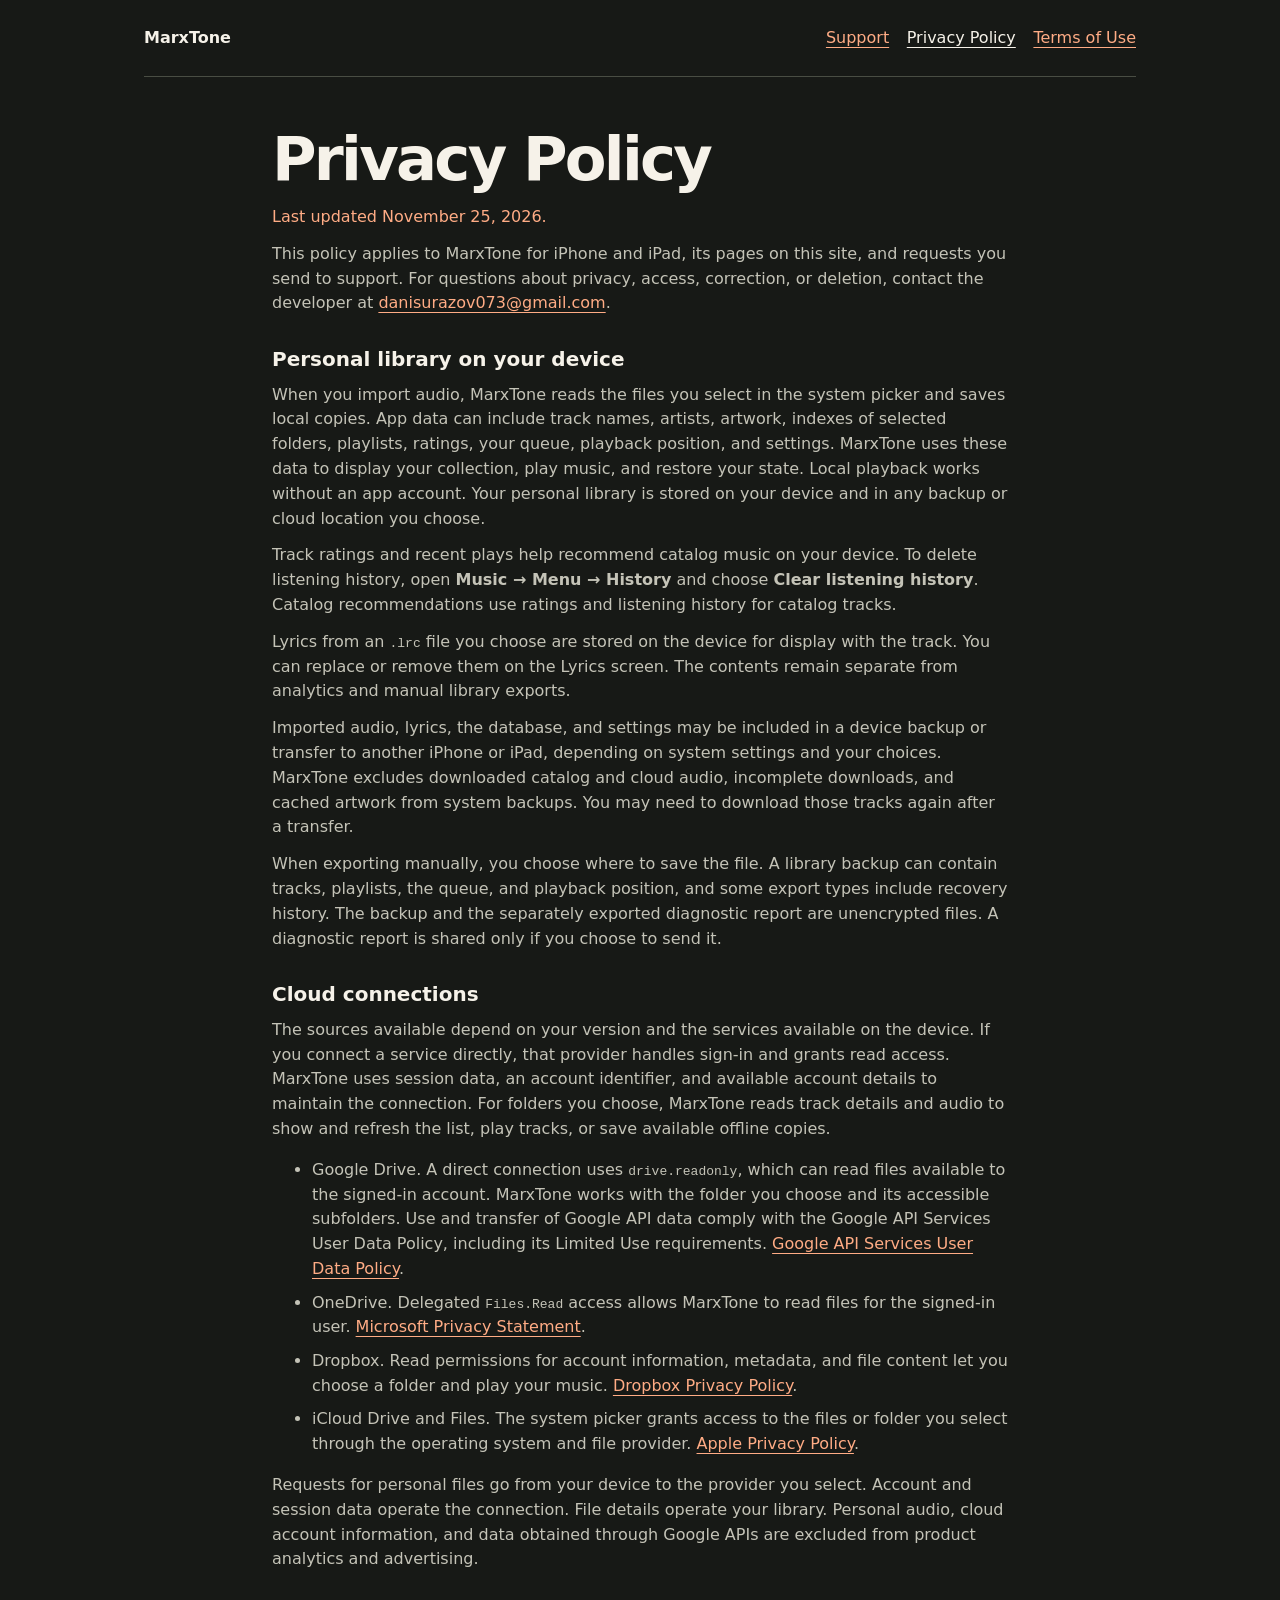
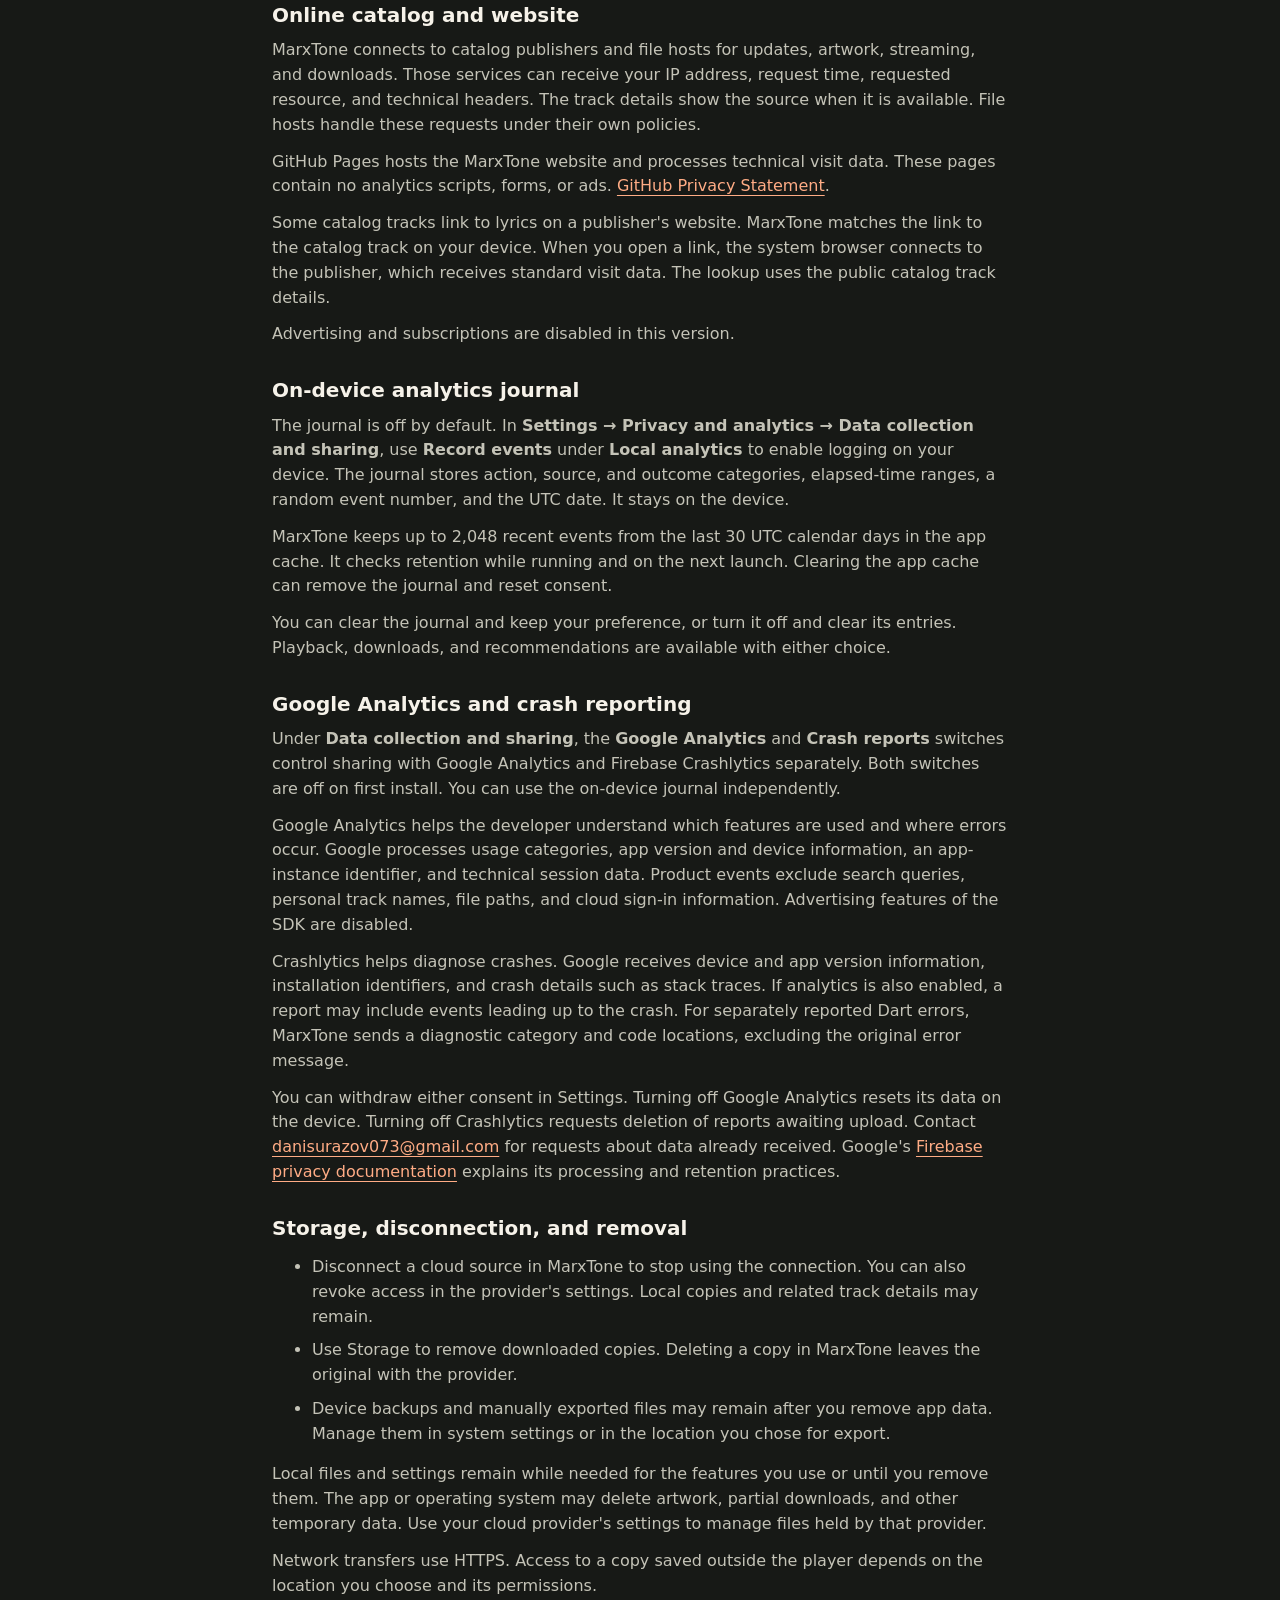
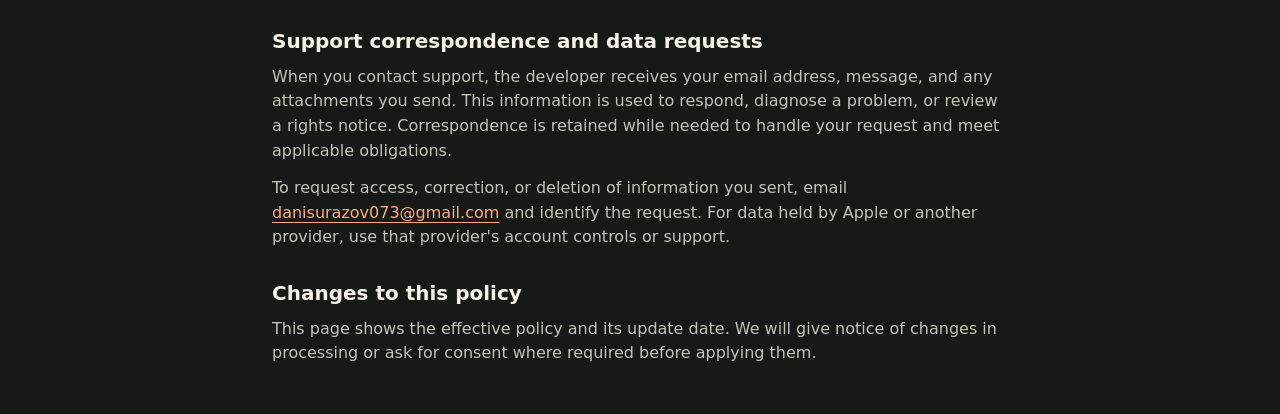
==== commit 9c28ee3e: "Update MarxTone help and privacy navigation" ====
--- a/music-app/privacy/index.html
+++ b/music-app/privacy/index.html
@@ -23,7 +23,7 @@
 
     <h2 id="device">Personal library on your device</h2>
     <p>When you import audio, MarxTone reads the files you select in the system picker and saves local copies. App data can include track names, artists, artwork, indexes of selected folders, playlists, ratings, your queue, playback position, and settings. MarxTone uses these data to display your collection, play music, and restore your state. Local playback works without an app account. Your personal library is stored on your device and in any backup or cloud location you choose.</p>
-    <p>Track ratings and recent plays help recommend catalog music on your device. You can clear listening history in My Music. Catalog recommendations use ratings and listening history for catalog tracks.</p>
+    <p>Track ratings and recent plays help recommend catalog music on your device. To delete listening history, open <strong>Music → Menu → History</strong> and choose <strong>Clear listening history</strong>. Catalog recommendations use ratings and listening history for catalog tracks.</p>
     <p>Lyrics from an <code>.lrc</code> file you choose are stored on the device for display with the track. You can replace or remove them on the Lyrics screen. The contents remain separate from analytics and manual library exports.</p>
     <p>Imported audio, lyrics, the database, and settings may be included in a device backup or transfer to another iPhone or iPad, depending on system settings and your choices. MarxTone excludes downloaded catalog and cloud audio, incomplete downloads, and cached artwork from system backups. You may need to download those tracks again after a transfer.</p>
     <p>When exporting manually, you choose where to save the file. A library backup can contain tracks, playlists, the queue, and playback position, and some export types include recovery history. The backup and the separately exported diagnostic report are unencrypted files. A diagnostic report is shared only if you choose to send it.</p>
@@ -45,12 +45,12 @@
     <p>Advertising and subscriptions are disabled in this version.</p>
 
     <h2 id="analytics">On-device analytics journal</h2>
-    <p>The journal is off by default. In Settings, open Local Analytics to allow local logging of categories such as navigation, playback, downloads, or errors. The journal stores action, source, and outcome categories, elapsed-time ranges, a random event number, and the UTC date. It stays on the device.</p>
+    <p>The journal is off by default. In <strong>Settings → Privacy and analytics → Data collection and sharing</strong>, use <strong>Record events</strong> under <strong>Local analytics</strong> to enable logging on your device. The journal stores action, source, and outcome categories, elapsed-time ranges, a random event number, and the UTC date. It stays on the device.</p>
     <p>MarxTone keeps up to 2,048 recent events from the last 30 UTC calendar days in the app cache. It checks retention while running and on the next launch. Clearing the app cache can remove the journal and reset consent.</p>
     <p>You can clear the journal and keep your preference, or turn it off and clear its entries. Playback, downloads, and recommendations are available with either choice.</p>
 
     <h2 id="firebase">Google Analytics and crash reporting</h2>
-    <p>In Settings under Local Analytics, you can separately allow data sharing with Google Analytics and Firebase Crashlytics. Both switches are off on first install. You can use the on-device journal independently.</p>
+    <p>Under <strong>Data collection and sharing</strong>, the <strong>Google Analytics</strong> and <strong>Crash reports</strong> switches control sharing with Google Analytics and Firebase Crashlytics separately. Both switches are off on first install. You can use the on-device journal independently.</p>
     <p>Google Analytics helps the developer understand which features are used and where errors occur. Google processes usage categories, app version and device information, an app-instance identifier, and technical session data. Product events exclude search queries, personal track names, file paths, and cloud sign-in information. Advertising features of the SDK are disabled.</p>
     <p>Crashlytics helps diagnose crashes. Google receives device and app version information, installation identifiers, and crash details such as stack traces. If analytics is also enabled, a report may include events leading up to the crash. For separately reported Dart errors, MarxTone sends a diagnostic category and code locations, excluding the original error message.</p>
     <p>You can withdraw either consent in Settings. Turning off Google Analytics resets its data on the device. Turning off Crashlytics requests deletion of reports awaiting upload. Contact <a href="mailto:danisurazov073@gmail.com">danisurazov073@gmail.com</a> for requests about data already received. Google's <a href="https://firebase.google.com/support/privacy/">Firebase privacy documentation</a> explains its processing and retention practices.</p>
